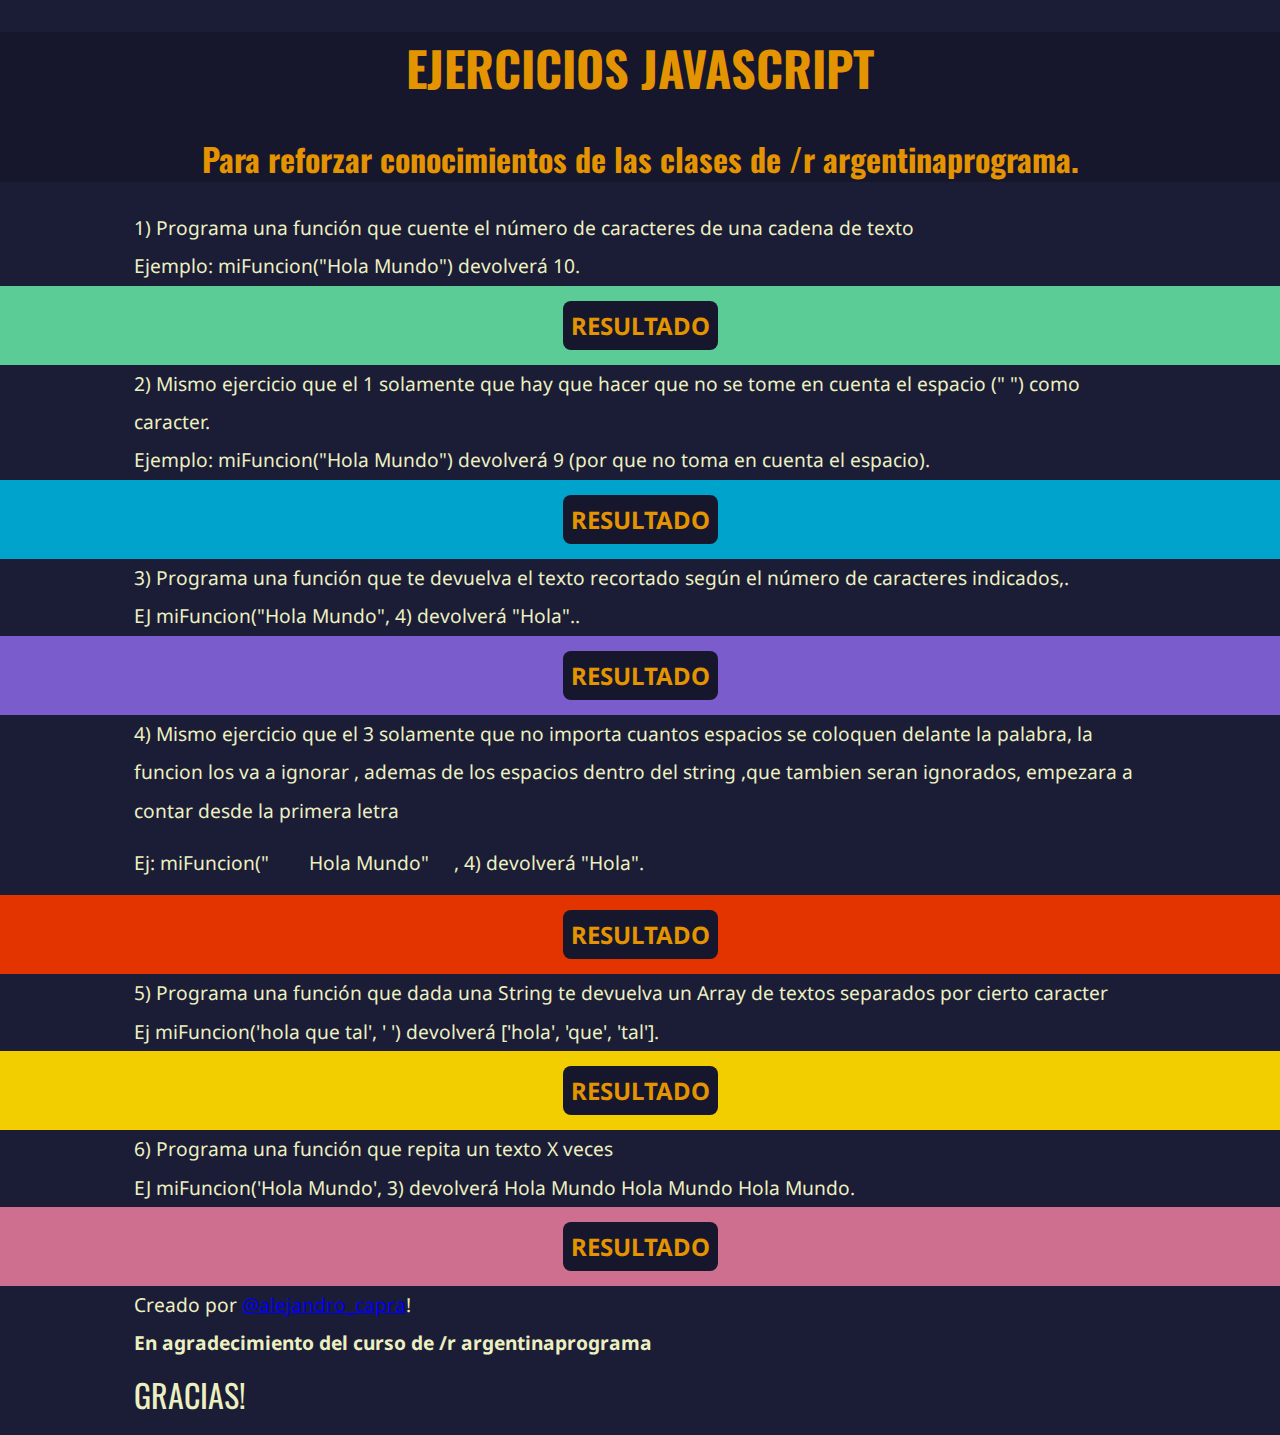
==== index.html @ f20f203d "cambio el nombre al index principal" ====
<!doctype html>
<html lang="es">
<head>
    <meta charset="UTF-8">
    <meta name="viewport"
          content="width=device-width, user-scalable=no, initial-scale=1.0, maximum-scale=1.0, minimum-scale=1.0">
    <meta http-equiv="X-UA-Compatible" content="ie=edge">
    <link rel="stylesheet" href="https://fonts.googleapis.com/css?family=GFS+Didot">
     <link rel="stylesheet" href="https://fonts.googleapis.com/css?family=Source+Sans+Pro:200">
     <link rel="stylesheet" href="style.css">

  
    <title>Mas tarea</title>
</head>
<body>
    <div class="wrap">
        <div class="b-w b-w-1">
          <h1>EJERCICIOS JAVASCRIPT</h1>
          <h2>Para reforzar conocimientos de las clases de /r argentinaprograma.</h2>
        </div>
        <p>1) Programa una función que cuente el número de caracteres de una cadena de texto</p>
        <p>Ejemplo: miFuncion("Hola Mundo") devolverá 10.</p>
        <div class="b-w b-w-2">
            <button class="boton-resultados" id="boton-resultados-1">Resultado</button>
            <pre class="resultados" id="resultado-1">
        function contarCaracteres(string){
        return console.log(string.length)
        }
        contarCaracteres("hola mundo");</pre>
        </div>
        <p>2) Mismo ejercicio que el 1 solamente que hay que hacer que no se tome en cuenta el espacio (" ") como caracter.</p>
        <p>Ejemplo: miFuncion("Hola Mundo") devolverá 9 (por que no toma en cuenta el espacio).</p>

        <div class="b-w b-w-3">
            <button class="boton-resultados" id="boton-resultados-2">Resultado</button>
        <pre class="resultados" id="resultado-2">
        function contarCaracteresSinEspacio(string){
        let contador = 0 ;
        for (i=0; i < string.length;i++){
            if(string[i] != " "){
                contador++;
            }
        }
        return console.log(contador);
        }
        contarCaracteresSinEspacio("hola mundo");</pre>
        </div>
        <p>3) Programa una función que te devuelva el texto recortado según el número de caracteres indicados,</strong>.</p>
        <p>EJ miFuncion("Hola Mundo", 4) devolverá "Hola".</strong>.</p>
        <div class="b-w b-w-4">
            <button class="boton-resultados" id="boton-resultados-3">Resultado</button>
            <pre class="resultados" id="resultado-3">
        function recortarString(string, number){
        let palabraRecortada = string[0];
            for (i=1;i < string.length;i++){
                if (number >= i){
                    palabraRecortada += string[i];
                }
            }
        console.log(palabraRecortada);
        }
        recortarString("hola mundo", 7);
            </pre>
        </div>
        <p>4) Mismo ejercicio que el 3 solamente que no importa cuantos espacios se coloquen delante la palabra, la funcion los va a ignorar , ademas de los espacios dentro del string ,que tambien seran ignorados,
             empezara a contar desde la primera letra </p>
        <pre id="tiene-que-espacios">Ej: miFuncion("        Hola Mundo"     , 4) devolverá "Hola". </pre>
        <div class="b-w b-w-5">
            <button class="boton-resultados" id="boton-resultados-4">Resultado</button>
            <pre class="resultados" id="resultado-4">
        function recortarStringSinEspacios(string, number){
        let i2;
            for(let i=0;i < string.length;i++){
                if (string[i] != " "){
                    i2 = i;
                    break;
                }
            }
        let number2 = number + i2;
        let i3 = i2++
        let palabraRecortada= string[i3]
            for(i2;i2 < string.length;i2++){
                if (number2 >= i2){
                    palabraRecortada += string[i2];
                }
            }    
        console.log(palabraRecortada);
        }
        recortarStringSinEspacios("     hola mundo", 5);
        </pre>
        </div>
        <p>5) Programa una función que dada una String te devuelva un Array de textos separados por cierto caracter</p>
        <p>Ej miFuncion('hola que tal', ' ') devolverá ['hola', 'que', 'tal'].</p>
        <div class="b-w b-w-6">
            <button class="boton-resultados" id="boton-resultados-5">Resultado</button>
            <pre class="resultados" id="resultado-5">
        function stringToArray(string){
        let array =[];
        let palabra= string[0];
            for (let i=1;i < string.length;i++){
                if(string[i] != " "){
                    palabra += string[i];
                }
                if (string[i] === " "){
                    array.push(palabra);
                    i+=1;      
                    palabra=string[i];
                }
            }
        return console.log(array);
        }
        stringToArray("Hola que tal como andas todo bien ");
        </pre>
        </div>
        <p>6) Programa una función que repita un texto X veces</p>
        <p> EJ miFuncion('Hola Mundo', 3) 
             devolverá Hola Mundo Hola Mundo Hola Mundo.</p>
        <div class="b-w b-w-7">
            <button class="boton-resultados" id="boton-resultados-6">Resultado</button>
            <pre class="resultados" id="resultado-6">
        function repiteTextoXVeces(string,veces){
        string = string + " ";
        string= string.repeat(veces);
        console.log(string);
        string = string + " ";
        string= string.trim()
        return console.log(string);
        }
        repiteTextoXVeces("hola mundo",16);
            </pre>
        </div>
        <p>Creado por <a href="https://www.instagram.com/alejandro_capra/">@alejandro_capra</a>! </p> 
        <p><strong>En agradecimiento del curso de /r argentinaprograma </strong></p>
        <p class="h2">GRACIAS!</p>
      </div>
<script type="text/javascript" src="mastarea.js"></script>
</body>
</html>
---- style.css ----
@import url(https://fonts.googleapis.com/css?family=Oswald:400,700);
@import url(https://fonts.googleapis.com/css?family=Droid+Sans:400,700);

* {box-sizing: border-box;}

body {
  font-family: "Droid Sans", sans-serif;
  text-align: center;
  background: #1b1c36	;
}
h1, h2, .h2 {
  font-family: Oswald, sans-serif;
}
#tiene-que-espacios{
    text-align: left;
    font-size: 1.2em;
    color: #ecf0c1	;
    font-family: "Droid Sans", sans-serif;
}
p {
  text-align: left;
  margin: 0px;
  color: #ecf0c1	;
}

h1 {
  font-size: 2em;
}

h2, .h2 {
  font-size: 1.5em;
}
.wrap {
  margin: 0em auto;
}
.resultados{
    color: #16172d	;
    text-align: left;
    color: #16172d;
    font-size: 1.3em;
}
#resultado-1{
    display: none;
}
#resultado-2{
    display: none;
}
#resultado-3{
    display: none;
}
#resultado-4{
    display: none;
}
#resultado-5{
    display: none;
}
#resultado-6{
    display: none;
}
.boton-resultados{
    color: #e39400;
    background: #16172d;
    padding: 8px;
    border-radius: 8px;
    box-shadow: #000000;
    position: relative;
    display: inline-block;
    cursor: pointer;
    outline: none;
    border: 0;
    vertical-align: middle;
    text-decoration: none;
    font-size: 1.5rem;
    font-weight: 700;
    text-transform: uppercase;
    font-family: inherit;
    
}


.b-w-1 {
  background: #16172d			;
  box-shadow: -10rem 0 0 #16172d	, 10rem 0 0 #16172d	;
  color: #e39400	;
}
.b-w-2 {
  background: #5ccc96	;
  box-shadow: -10rem 0 0 #5ccc96	, 10rem 0 0 #5ccc96	;
  padding: 15px;
}
.b-w-3 {
    background: #00a3cc	;
    box-shadow: -10rem 0 0 #00a3cc	, 10rem 0 0 #00a3cc	;
    padding: 15px;

}
.b-w-4 {
    background: #7a5ccc	;
    box-shadow: -10rem 0 0 #7a5ccc	, 10rem 0 0 #7a5ccc	;
    padding: 15px;
  
}
.b-w-5 {
   
    background: #e33400	;
    box-shadow: -10rem 0 0 #e33400	, 10rem 0 0 #e33400	;
    padding: 15px;
  
}
.b-w-6 {
  background: #f2ce00	;
  box-shadow: -10rem 0 0 #f2ce00	, 10rem 0 0 #f2ce00	;
  padding: 15px;
}
.b-w-7 {
    background: #ce6f8f	;
    box-shadow: -10rem 0 0 #ce6f8f	, 10rem 0 0 #ce6f8f	;
    padding: 15px;
  
  }

@media screen and (min-width: 430px) {
  .wrap {
    width: 80%;
  }
p {
  line-height: 2;
  font-size: 1.2em;
}
h1 {
  font-size: 3em;
}

h2, .h2 {
  font-size: 2em;
}
}
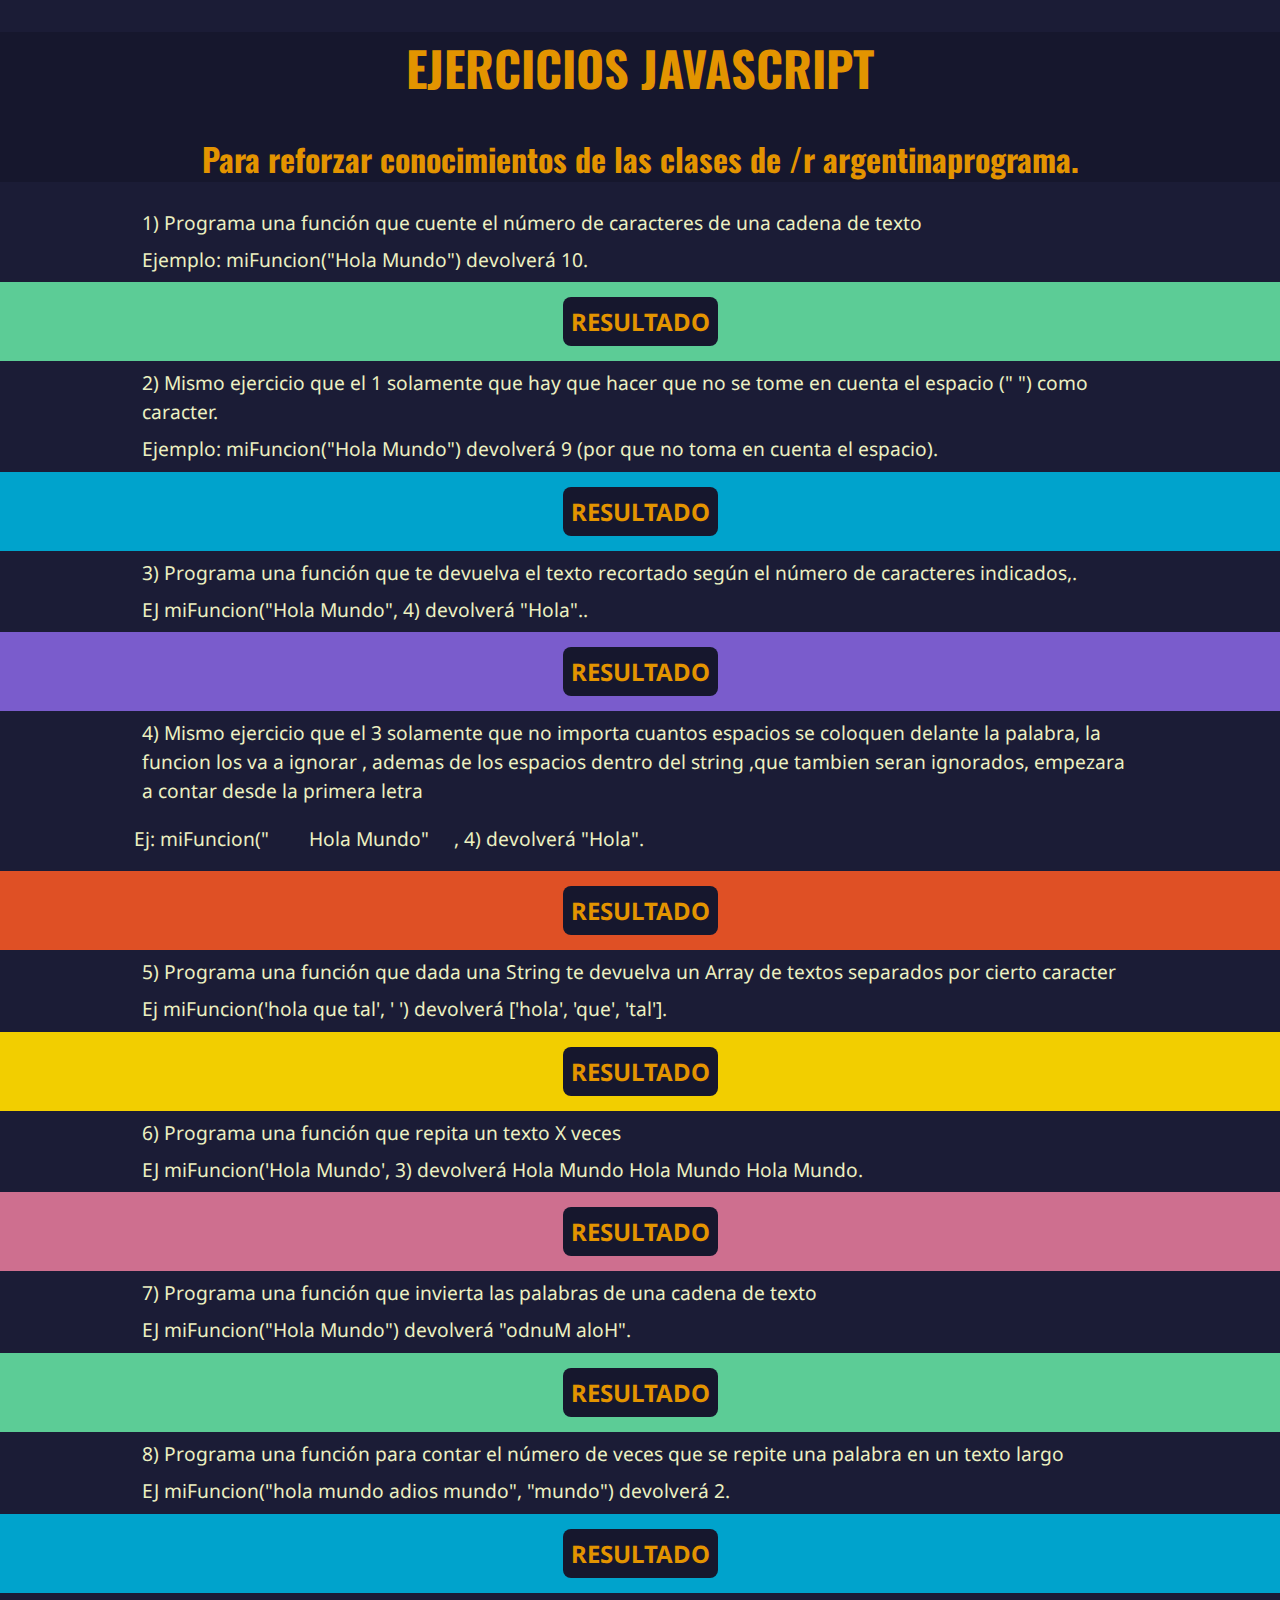
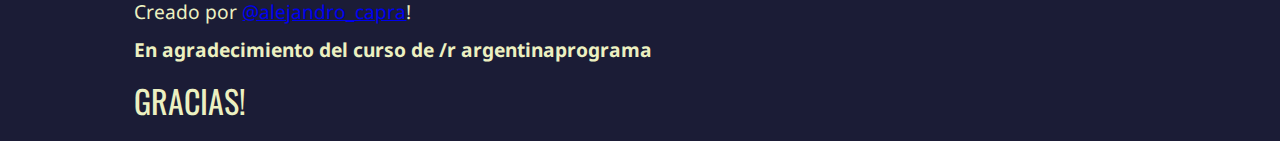
==== commit ef51c486: "agrege el boton para esconder resutlado" ====
--- a/index.html
+++ b/index.html
@@ -18,18 +18,21 @@
           <h1>EJERCICIOS JAVASCRIPT</h1>
           <h2>Para reforzar conocimientos de las clases de /r argentinaprograma.</h2>
         </div>
-        <p>1) Programa una función que cuente el número de caracteres de una cadena de texto</p>
-        <p>Ejemplo: miFuncion("Hola Mundo") devolverá 10.</p>
+        <p class="text-p">1) Programa una función que cuente el número de caracteres de una cadena de texto</p>
+        <p class="text-p">Ejemplo: miFuncion("Hola Mundo") devolverá 10.</p>
         <div class="b-w b-w-2">
             <button class="boton-resultados" id="boton-resultados-1">Resultado</button>
             <pre class="resultados" id="resultado-1">
         function contarCaracteres(string){
-        return console.log(string.length)
+        console.log(string.length);
+        return string.length;
+
         }
         contarCaracteres("hola mundo");</pre>
-        </div>
-        <p>2) Mismo ejercicio que el 1 solamente que hay que hacer que no se tome en cuenta el espacio (" ") como caracter.</p>
-        <p>Ejemplo: miFuncion("Hola Mundo") devolverá 9 (por que no toma en cuenta el espacio).</p>
+        <button class="button-hide" id="button-hide-1">Esconder</button>
+        </div>
+        <p class="text-p">2) Mismo ejercicio que el 1 solamente que hay que hacer que no se tome en cuenta el espacio (" ") como caracter.</p>
+        <p class="text-p">Ejemplo: miFuncion("Hola Mundo") devolverá 9 (por que no toma en cuenta el espacio).</p>
 
         <div class="b-w b-w-3">
             <button class="boton-resultados" id="boton-resultados-2">Resultado</button>
@@ -41,12 +44,15 @@
                 contador++;
             }
         }
-        return console.log(contador);
+        console.log(contador);
+        return contador;
         }
         contarCaracteresSinEspacio("hola mundo");</pre>
-        </div>
-        <p>3) Programa una función que te devuelva el texto recortado según el número de caracteres indicados,</strong>.</p>
-        <p>EJ miFuncion("Hola Mundo", 4) devolverá "Hola".</strong>.</p>
+        <button class="button-hide" id="button-hide-2">Esconder</button>
+
+        </div>
+        <p class="text-p">3) Programa una función que te devuelva el texto recortado según el número de caracteres indicados,</strong>.</p>
+        <p class="text-p">EJ miFuncion("Hola Mundo", 4) devolverá "Hola".</strong>.</p>
         <div class="b-w b-w-4">
             <button class="boton-resultados" id="boton-resultados-3">Resultado</button>
             <pre class="resultados" id="resultado-3">
@@ -58,11 +64,14 @@
                 }
             }
         console.log(palabraRecortada);
+        return palabraRecortada;
         }
         recortarString("hola mundo", 7);
             </pre>
-        </div>
-        <p>4) Mismo ejercicio que el 3 solamente que no importa cuantos espacios se coloquen delante la palabra, la funcion los va a ignorar , ademas de los espacios dentro del string ,que tambien seran ignorados,
+            <button class="button-hide" id="button-hide-3">Esconder</button>
+
+        </div>
+        <p class="text-p">4) Mismo ejercicio que el 3 solamente que no importa cuantos espacios se coloquen delante la palabra, la funcion los va a ignorar , ademas de los espacios dentro del string ,que tambien seran ignorados,
              empezara a contar desde la primera letra </p>
         <pre id="tiene-que-espacios">Ej: miFuncion("        Hola Mundo"     , 4) devolverá "Hola". </pre>
         <div class="b-w b-w-5">
@@ -85,12 +94,15 @@
                 }
             }    
         console.log(palabraRecortada);
+        return palabraRecortada;
         }
         recortarStringSinEspacios("     hola mundo", 5);
         </pre>
-        </div>
-        <p>5) Programa una función que dada una String te devuelva un Array de textos separados por cierto caracter</p>
-        <p>Ej miFuncion('hola que tal', ' ') devolverá ['hola', 'que', 'tal'].</p>
+        <button class="button-hide" id="button-hide-4">Esconder</button>
+
+        </div>
+        <p class="text-p">5) Programa una función que dada una String te devuelva un Array de textos separados por cierto caracter</p>
+        <p class="text-p">Ej miFuncion('hola que tal', ' ') devolverá ['hola', 'que', 'tal'].</p>
         <div class="b-w b-w-6">
             <button class="boton-resultados" id="boton-resultados-5">Resultado</button>
             <pre class="resultados" id="resultado-5">
@@ -107,13 +119,16 @@
                     palabra=string[i];
                 }
             }
-        return console.log(array);
+        console.log(array);
+        return array;
         }
         stringToArray("Hola que tal como andas todo bien ");
         </pre>
-        </div>
-        <p>6) Programa una función que repita un texto X veces</p>
-        <p> EJ miFuncion('Hola Mundo', 3) 
+        <button class="button-hide" id="button-hide-5">Esconder</button>
+
+        </div>
+        <p class="text-p">6) Programa una función que repita un texto X veces</p>
+        <p class="text-p"> EJ miFuncion('Hola Mundo', 3) 
              devolverá Hola Mundo Hola Mundo Hola Mundo.</p>
         <div class="b-w b-w-7">
             <button class="boton-resultados" id="boton-resultados-6">Resultado</button>
@@ -124,10 +139,58 @@
         console.log(string);
         string = string + " ";
         string= string.trim()
-        return console.log(string);
+        console.log(string);
+        return string;
         }
         repiteTextoXVeces("hola mundo",16);
             </pre>
+            <button class="button-hide" id="button-hide-6">Esconder</button>
+
+        </div>
+        <p class="text-p">7) Programa una función que invierta las palabras de una cadena de texto</p>
+        <p class="text-p"> EJ miFuncion("Hola Mundo") devolverá "odnuM aloH".</p>
+        <div class="b-w b-w-8">
+            <button class="boton-resultados" id="boton-resultados-7">Resultado</button>
+            <pre class="resultados" id="resultado-7">
+        function darVueltaPalabra(string){
+        let p = (string.length - 1 );           
+        let ultimaLetra= string[p];     
+            for(let i=(string.length - 2);i>=0;i--){
+                ultimaLetra += string[i];
+            }
+        console.log(ultimaLetra);
+        return ultimaLetra;
+                   
+        }
+        darVueltaPalabra("hola mundo como andan");
+            </pre>
+            <button class="button-hide" id="button-hide-7">Esconder</button>
+
+        </div>
+        <p class="text-p">8) Programa una función para contar el número de veces que se repite una palabra en un texto largo </p>
+        <p class="text-p"> EJ  miFuncion("hola mundo adios mundo", "mundo") devolverá 2.</p>
+        <div class="b-w b-w-9">
+            <button class="boton-resultados" id="boton-resultados-8">Resultado</button>
+            <pre class="resultados" id="resultado-8">
+        function contarPalabrasRepetidas(string,string2){
+        let contador =0;              
+        stringSeparado = string.split(' ');
+        console.log(stringSeparado);
+            for (let i=0;i < stringSeparado.length;i++){
+                console.log(stringSeparado[i]);
+                if (stringSeparado[i] === string2){
+                    contador++;
+                }
+            }
+        let palabra = "La palabra que eligio se repite "+contador+" veces.";
+        console.log(palabra);
+        return palabra;
+                  
+        }
+        contarPalabrasRepetidas("hola mundo adios mundo que bello mundo te amo mundo", "mundo");
+            </pre>
+            <button class="button-hide" id="button-hide-8">Esconder</button>
+
         </div>
         <p>Creado por <a href="https://www.instagram.com/alejandro_capra/">@alejandro_capra</a>! </p> 
         <p><strong>En agradecimiento del curso de /r argentinaprograma </strong></p>
--- a/style.css
+++ b/style.css
@@ -21,6 +21,12 @@
   text-align: left;
   margin: 0px;
   color: #ecf0c1	;
+  
+}
+.text-p{
+  line-height: 1.5;
+  font-size: 1.2em;
+  margin: 8px;
 }
 
 h1 {
@@ -56,6 +62,12 @@
 }
 #resultado-6{
     display: none;
+}
+#resultado-7{
+  display: none;
+}
+#resultado-8{
+  display: none;
 }
 .boton-resultados{
     color: #e39400;
@@ -74,7 +86,6 @@
     font-weight: 700;
     text-transform: uppercase;
     font-family: inherit;
-    
 }
 
 
@@ -89,23 +100,22 @@
   padding: 15px;
 }
 .b-w-3 {
-    background: #00a3cc	;
-    box-shadow: -10rem 0 0 #00a3cc	, 10rem 0 0 #00a3cc	;
-    padding: 15px;
+  background: #00a3cc	;
+  box-shadow: -10rem 0 0 #00a3cc	, 10rem 0 0 #00a3cc	;
+  padding: 15px;
 
 }
 .b-w-4 {
-    background: #7a5ccc	;
-    box-shadow: -10rem 0 0 #7a5ccc	, 10rem 0 0 #7a5ccc	;
-    padding: 15px;
+  background: #7a5ccc	;
+  box-shadow: -10rem 0 0 #7a5ccc	, 10rem 0 0 #7a5ccc	;
+  padding: 15px;
   
 }
 .b-w-5 {
    
-    background: #e33400	;
-    box-shadow: -10rem 0 0 #e33400	, 10rem 0 0 #e33400	;
-    padding: 15px;
-  
+  background: #df5025	;
+  box-shadow: -10rem 0 0 #df5025	, 10rem 0 0 #df5025	;
+  padding: 15px;
 }
 .b-w-6 {
   background: #f2ce00	;
@@ -113,11 +123,69 @@
   padding: 15px;
 }
 .b-w-7 {
-    background: #ce6f8f	;
-    box-shadow: -10rem 0 0 #ce6f8f	, 10rem 0 0 #ce6f8f	;
-    padding: 15px;
-  
-  }
+  background: #ce6f8f	;
+  box-shadow: -10rem 0 0 #ce6f8f	, 10rem 0 0 #ce6f8f	;
+  padding: 15px;
+}
+.b-w-8 {
+  background: #5ccc96	;
+  box-shadow: -10rem 0 0 #5ccc96	, 10rem 0 0 #5ccc96	;
+  padding: 15px;;
+}
+.b-w-9 {
+  background: #00a3cc	;
+  box-shadow: -10rem 0 0 #00a3cc	, 10rem 0 0 #00a3cc	;
+  padding: 15px;
+}
+
+.button-hide{
+background: #16172d;
+	border-radius:6px;
+	border:1px solid #0a0000;
+	display:inline-block;
+	cursor:pointer;
+	color:#e39400;
+	font-family:Arial;
+	font-size:14px;
+	font-weight:bold;
+	padding:4px 12px;
+}
+.button-hide:hover {
+	background:linear-gradient(to bottom, #dfdfdf 5%, #ededed 100%);
+	background-color:#dfdfdf;
+}
+.button-hide:active {
+	position:relative;
+	top:1px;
+}
+#button-hide-1{
+  display: none;
+}
+#button-hide-2{
+  display: none;
+}
+#button-hide-3{
+  display: none;
+}
+#button-hide-4{
+  display: none;
+}
+#button-hide-5{
+  display: none;
+}
+#button-hide-6{
+  display: none;
+}
+#button-hide-7{
+  display: none;
+}
+#button-hide-8{
+  display: none;
+}
+
+  
+  
+
 
 @media screen and (min-width: 430px) {
   .wrap {
@@ -134,11 +202,4 @@
 h2, .h2 {
   font-size: 2em;
 }
-}
-
-
-  
-  
-
-
-  +}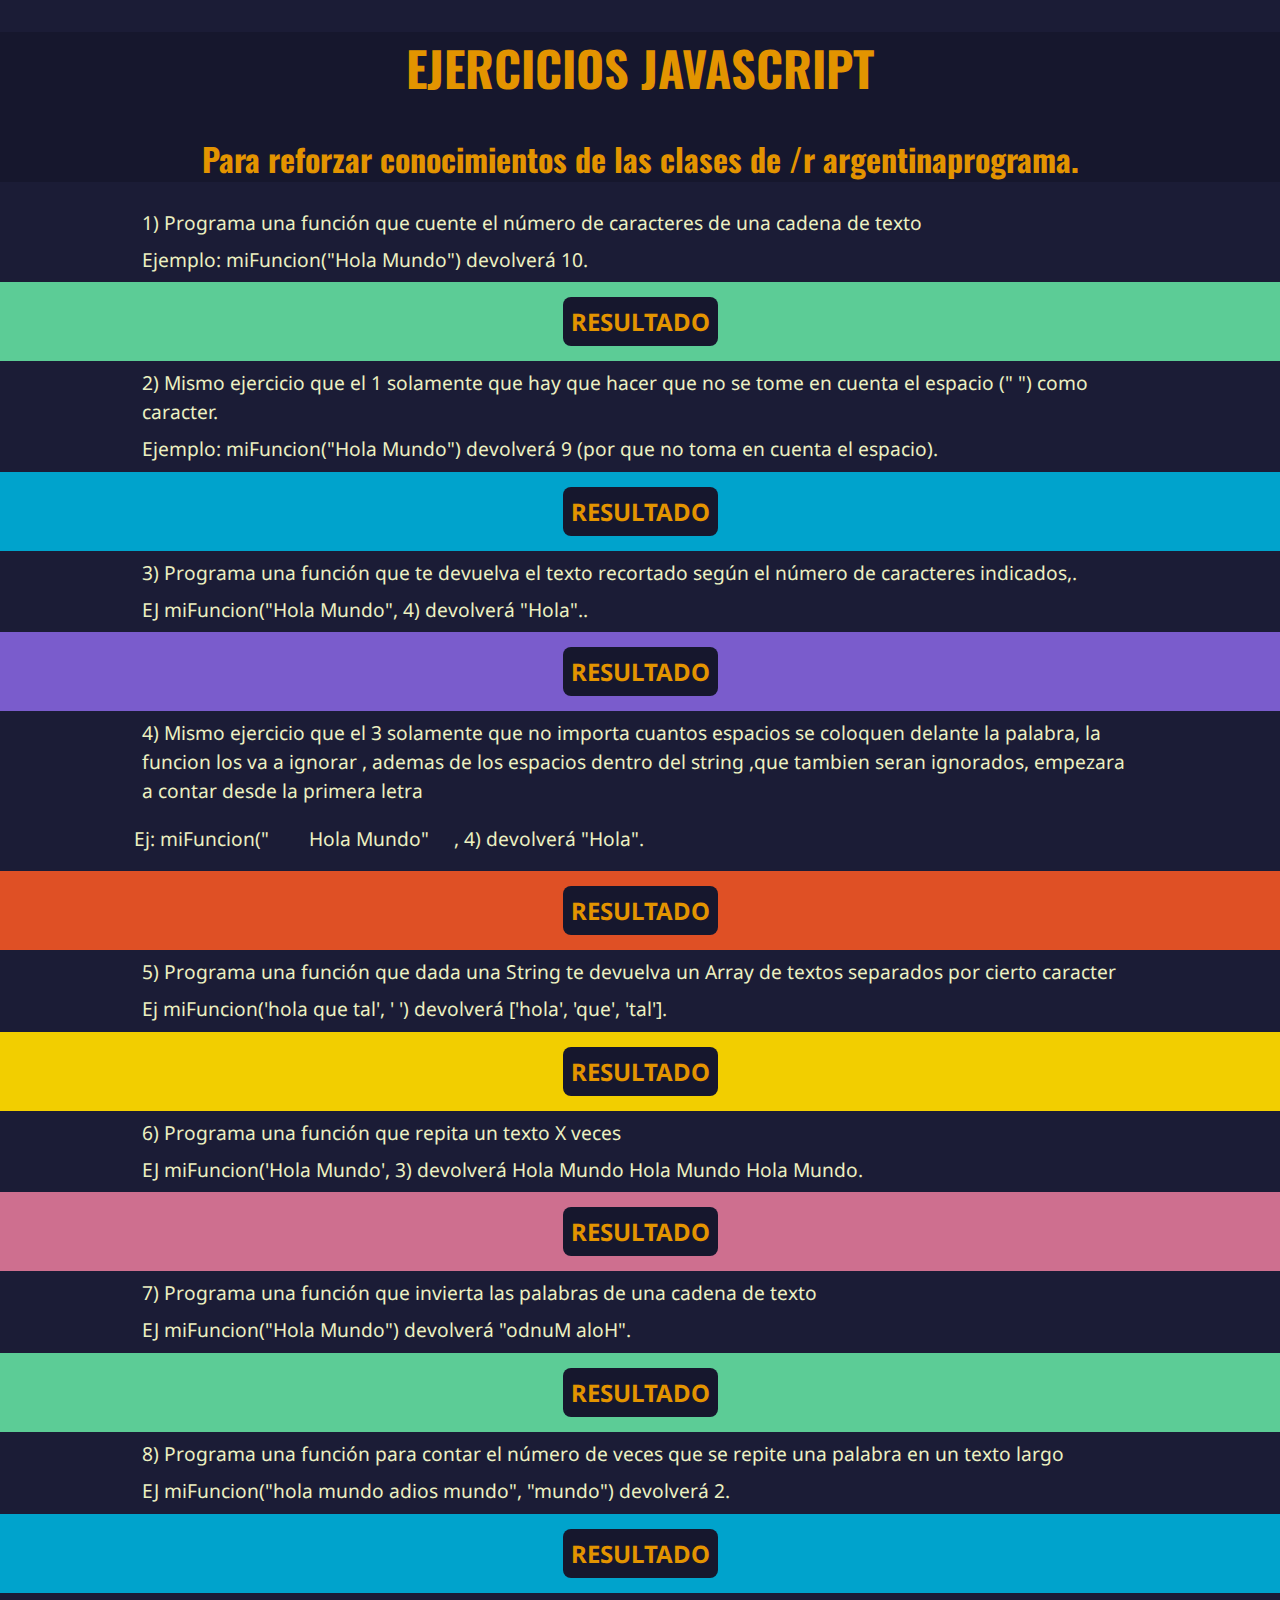
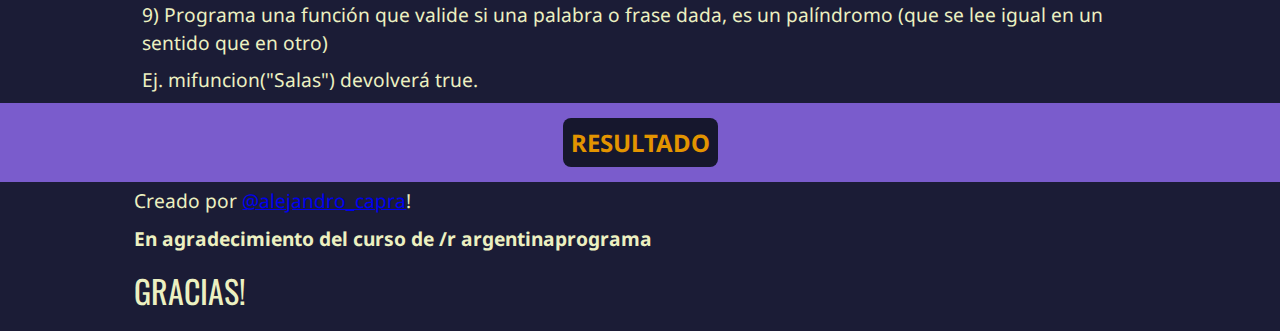
==== commit 6d6138f2: "Agrego act 9" ====
--- a/index.html
+++ b/index.html
@@ -192,10 +192,33 @@
             <button class="button-hide" id="button-hide-8">Esconder</button>
 
         </div>
+        
+        <p class="text-p">9) Programa una función que valide si una palabra o frase dada, es un palíndromo 
+            (que se lee igual en un sentido que en otro) </p>
+        <p class="text-p"> Ej. mifuncion("Salas") devolverá true.</p>
+        <div class="b-w b-w-10">
+            <button class="boton-resultados" id="boton-resultados-9">Resultado</button>
+            <pre class="resultados" id="resultado-9">
+        function validarPalindromo(string){
+        string=string.toLowerCase();
+        let resultado = string.split("").reverse().join("");
+        if (string === resultado){
+            return true;
+        }else{
+        return false;
+         }
+        }
+                
+        validarPalindromo("Menem");
+            </pre>
+            <button class="button-hide" id="button-hide-9">Esconder</button>
+
+        </div>
         <p>Creado por <a href="https://www.instagram.com/alejandro_capra/">@alejandro_capra</a>! </p> 
         <p><strong>En agradecimiento del curso de /r argentinaprograma </strong></p>
         <p class="h2">GRACIAS!</p>
       </div>
 <script type="text/javascript" src="mastarea.js"></script>
 </body>
-</html>+</html>
+
--- a/style.css
+++ b/style.css
@@ -69,6 +69,10 @@
 #resultado-8{
   display: none;
 }
+#resultado-9{
+  display: none;
+}
+
 .boton-resultados{
     color: #e39400;
     background: #16172d;
@@ -109,10 +113,8 @@
   background: #7a5ccc	;
   box-shadow: -10rem 0 0 #7a5ccc	, 10rem 0 0 #7a5ccc	;
   padding: 15px;
-  
-}
-.b-w-5 {
-   
+}
+.b-w-5 {  
   background: #df5025	;
   box-shadow: -10rem 0 0 #df5025	, 10rem 0 0 #df5025	;
   padding: 15px;
@@ -135,6 +137,11 @@
 .b-w-9 {
   background: #00a3cc	;
   box-shadow: -10rem 0 0 #00a3cc	, 10rem 0 0 #00a3cc	;
+  padding: 15px;
+}
+.b-w-10 {
+  background: #7a5ccc	;
+  box-shadow: -10rem 0 0 #7a5ccc	, 10rem 0 0 #7a5ccc	;
   padding: 15px;
 }
 
@@ -182,7 +189,9 @@
 #button-hide-8{
   display: none;
 }
-
+#button-hide-9{
+  display: none;
+}
   
   
 
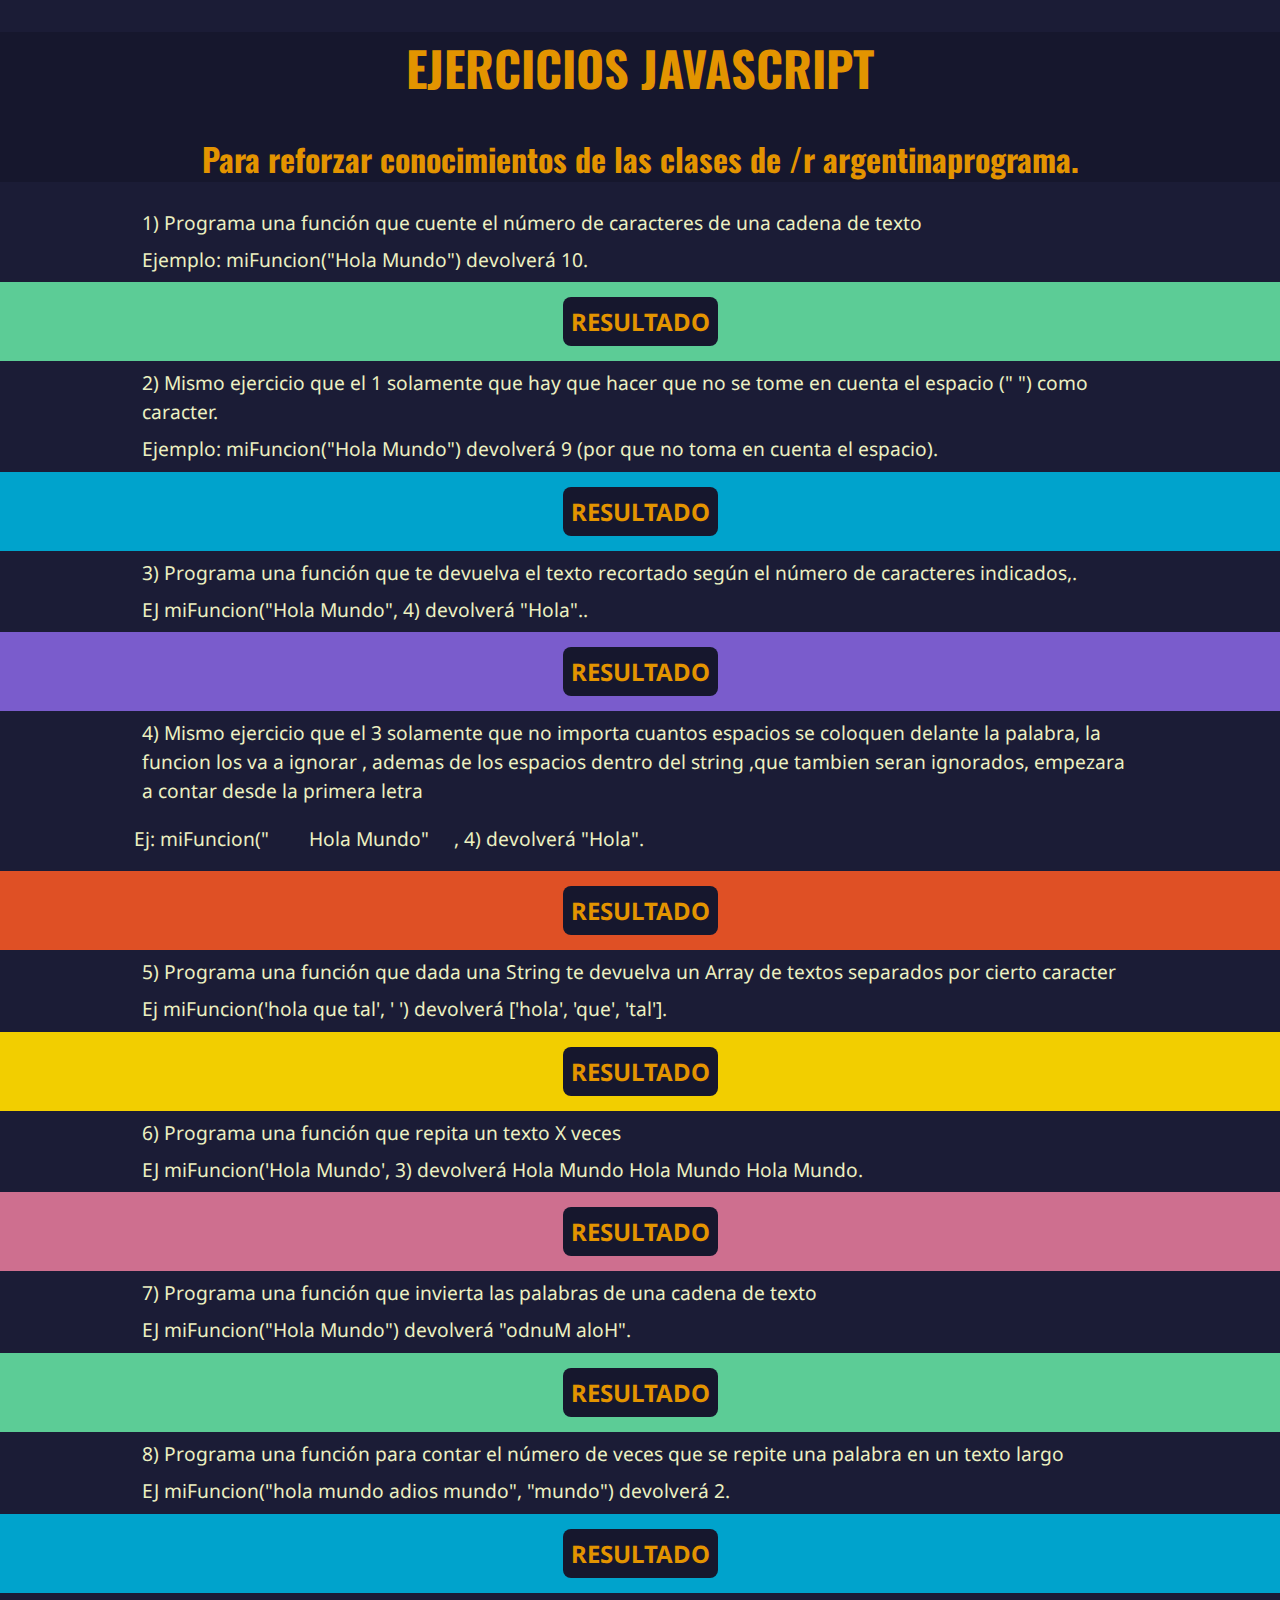
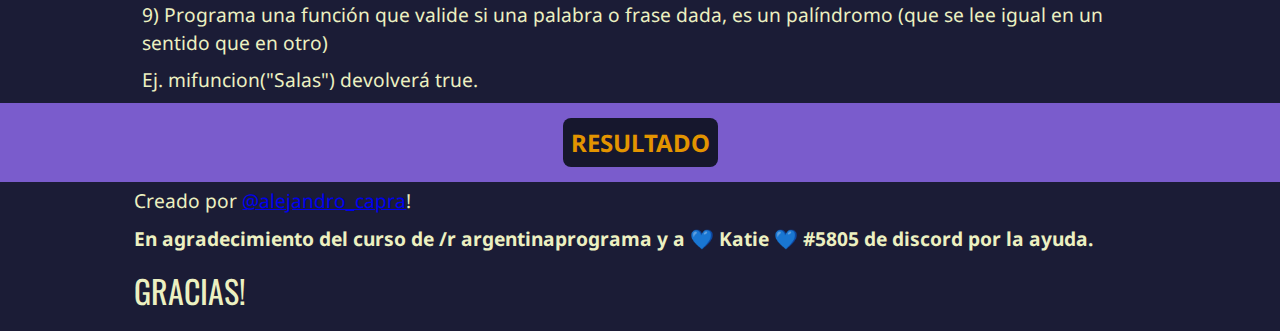
==== commit c2876708: "agrego la ayuda" ====
--- a/index.html
+++ b/index.html
@@ -215,7 +215,7 @@
 
         </div>
         <p>Creado por <a href="https://www.instagram.com/alejandro_capra/">@alejandro_capra</a>! </p> 
-        <p><strong>En agradecimiento del curso de /r argentinaprograma </strong></p>
+        <p><strong>En agradecimiento del curso de /r argentinaprograma y a  💙 Katie 💙 #5805 de discord por la ayuda.</strong></p>
         <p class="h2">GRACIAS!</p>
       </div>
 <script type="text/javascript" src="mastarea.js"></script>
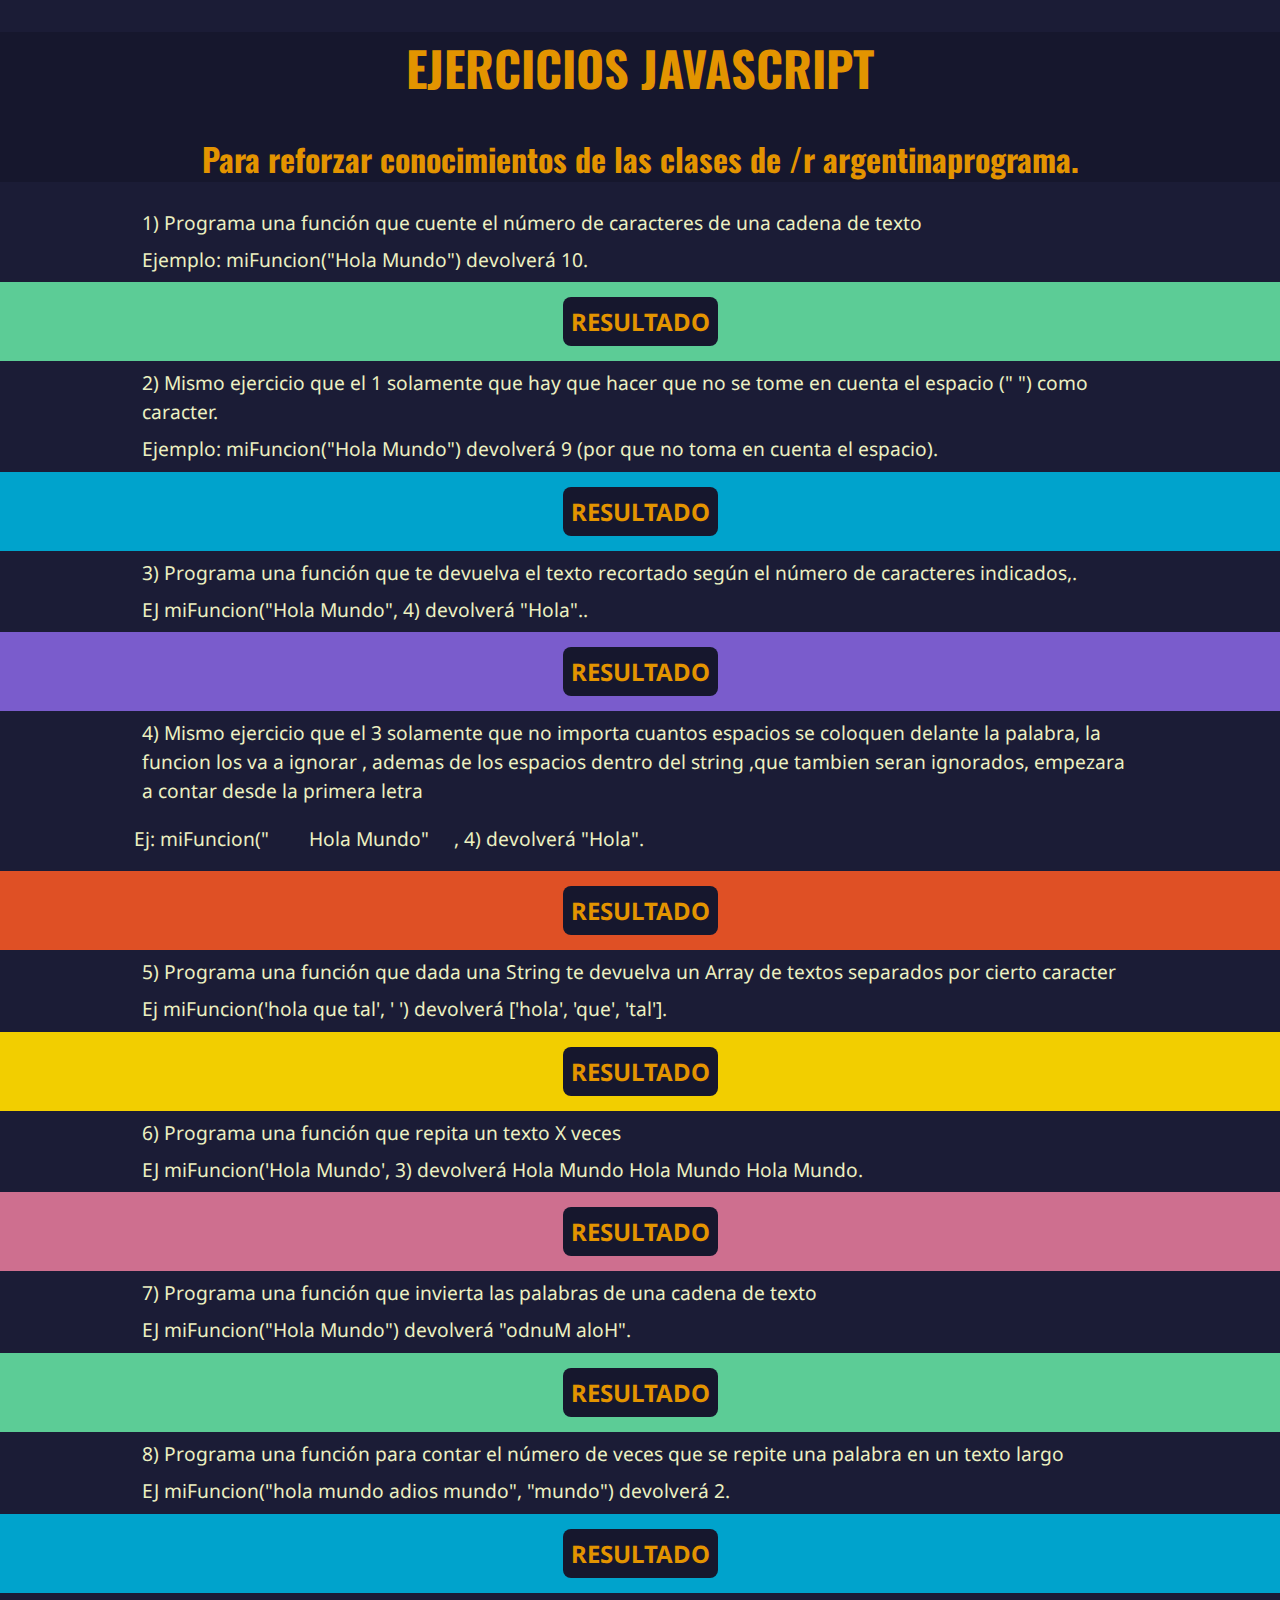
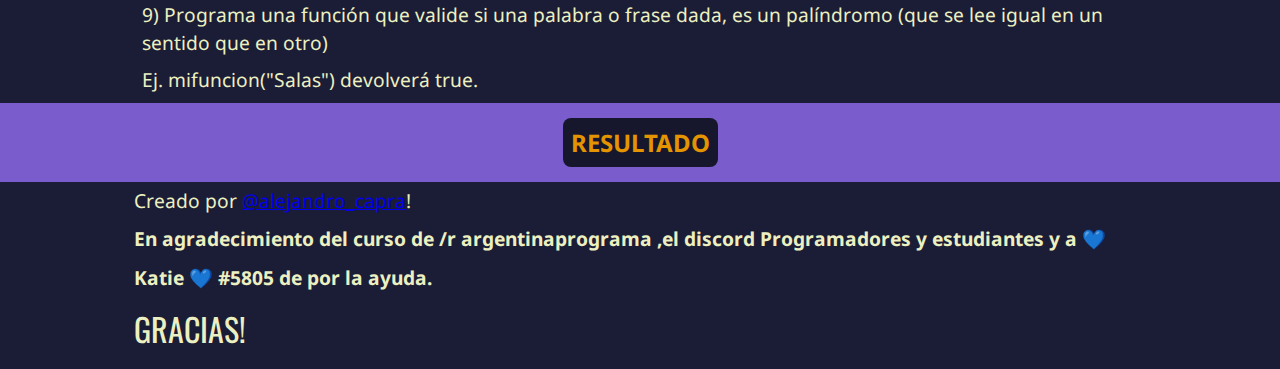
==== commit 80534657: "arreglo saludo" ====
--- a/index.html
+++ b/index.html
@@ -215,7 +215,7 @@
 
         </div>
         <p>Creado por <a href="https://www.instagram.com/alejandro_capra/">@alejandro_capra</a>! </p> 
-        <p><strong>En agradecimiento del curso de /r argentinaprograma y a  💙 Katie 💙 #5805 de discord por la ayuda.</strong></p>
+        <p><strong>En agradecimiento del curso de /r argentinaprograma ,el discord Programadores y estudiantes y a  💙 Katie 💙 #5805 de por la ayuda.</strong></p>
         <p class="h2">GRACIAS!</p>
       </div>
 <script type="text/javascript" src="mastarea.js"></script>
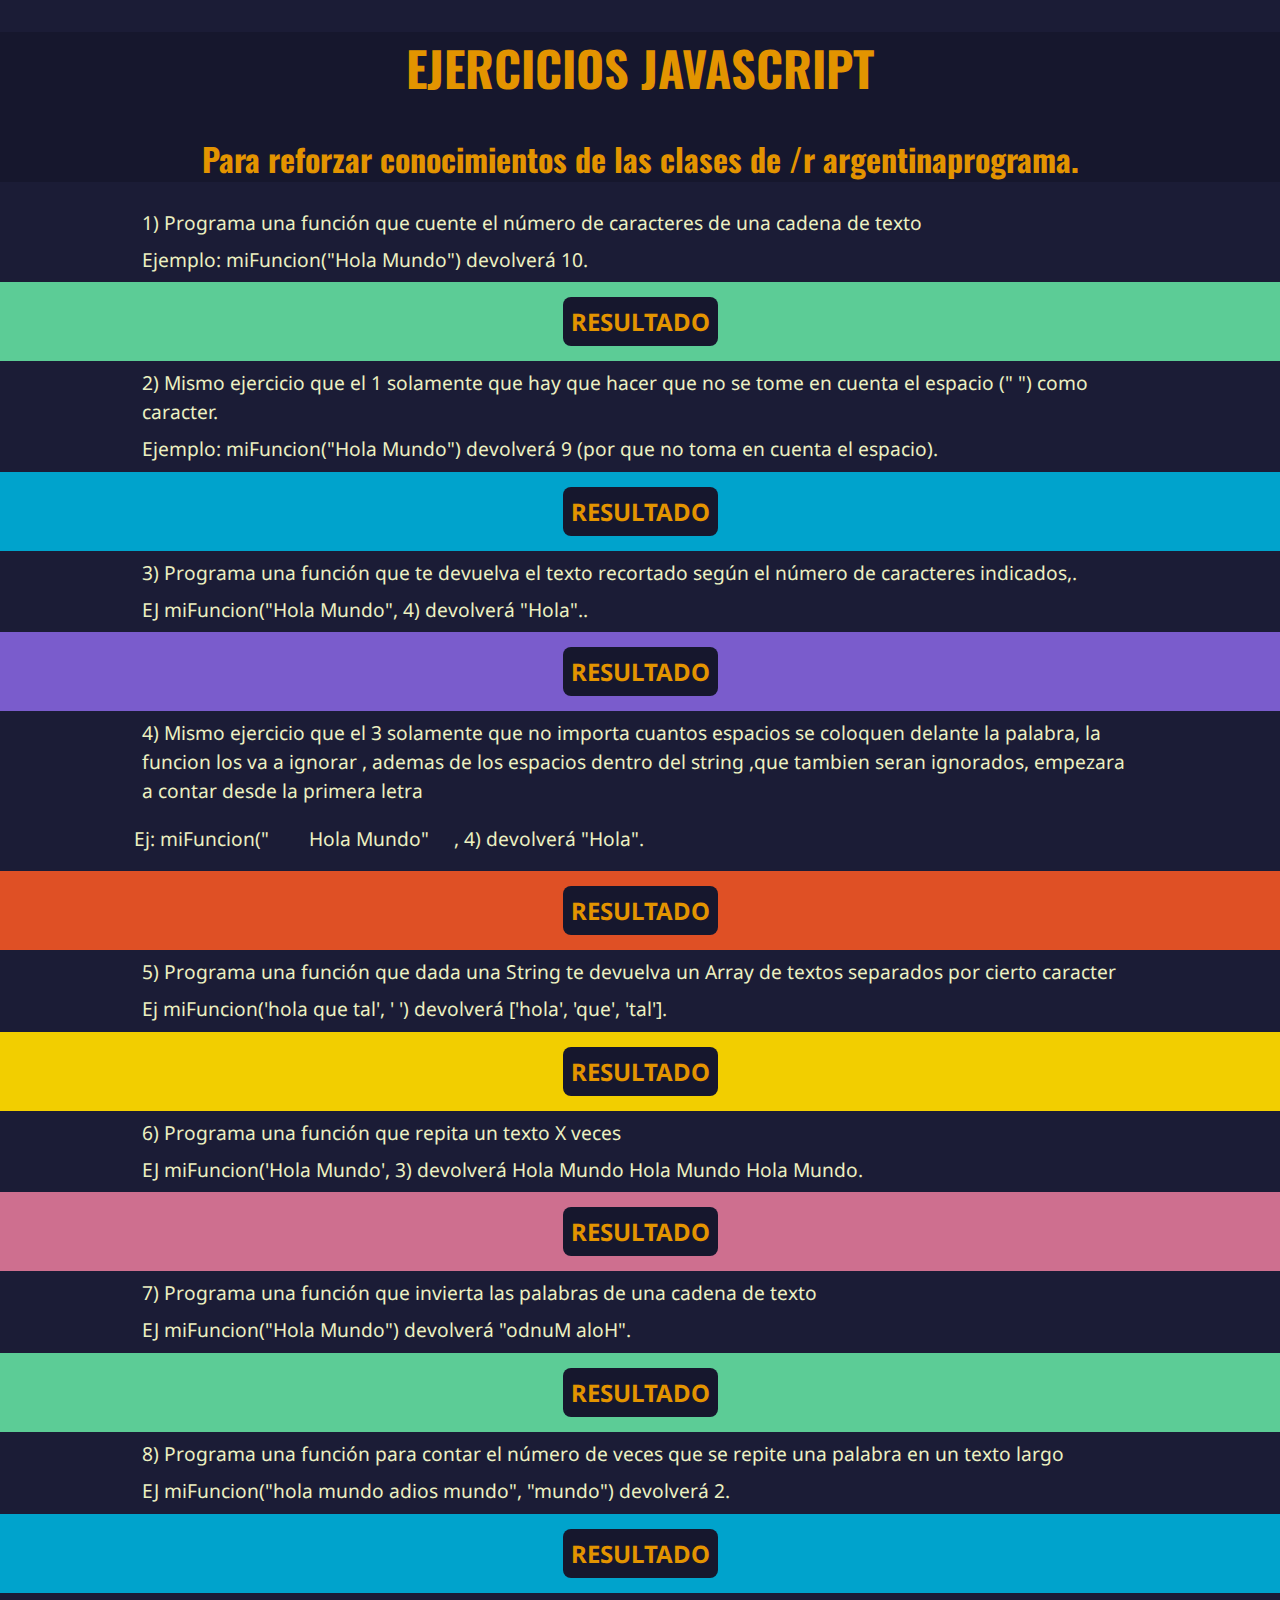
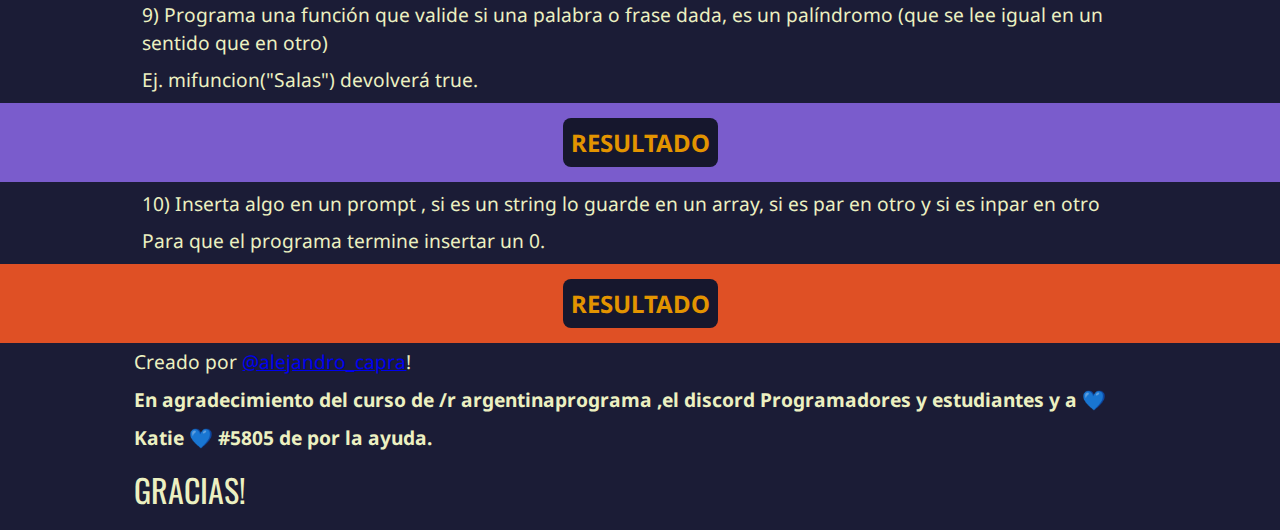
==== commit 69774607: "agrego ejercicio 10" ====
--- a/index.html
+++ b/index.html
@@ -214,6 +214,41 @@
             <button class="button-hide" id="button-hide-9">Esconder</button>
 
         </div>
+        <p class="text-p">10) Inserta algo en un prompt , si es un string lo guarde en un array, si es par en otro y si es inpar en otro
+        <p class="text-p">Para que el programa termine insertar un 0.</p>
+        <div class="b-w b-w-11">
+            <button class="boton-resultados" id="boton-resultados-10">Resultado</button>
+            <pre class="resultados" id="resultado-10">
+        let userInput;
+        let string = [];
+        let pares = [];
+        let inpares = [];
+        alert("presiona 0 para salir");
+        while(userInput != 0 ){
+            userInput = prompt("Ingresa algo");
+            if (isNaN(userInput)===false){
+                if(Number(userInput) === 0){
+                    alert("FIN");
+                    break;
+                }else if (Number(userInput % 2=== 0)){
+                    pares.push(userInput);
+                }else{
+                    inpares.push(userInput);
+                }
+            }else{
+                string.push(userInput);
+            }
+        console.log("string");
+        console.log(string);
+        console.log("pares");
+        console.log(pares);
+        console.log("inpares");
+        console.log(inpares);
+        }
+            </pre>
+            <button class="button-hide" id="button-hide-10">Esconder</button>
+
+        </div>
         <p>Creado por <a href="https://www.instagram.com/alejandro_capra/">@alejandro_capra</a>! </p> 
         <p><strong>En agradecimiento del curso de /r argentinaprograma ,el discord Programadores y estudiantes y a  💙 Katie 💙 #5805 de por la ayuda.</strong></p>
         <p class="h2">GRACIAS!</p>
--- a/style.css
+++ b/style.css
@@ -70,6 +70,8 @@
   display: none;
 }
 #resultado-9{
+  display: none;
+}#resultado-10{
   display: none;
 }
 
@@ -144,6 +146,11 @@
   box-shadow: -10rem 0 0 #7a5ccc	, 10rem 0 0 #7a5ccc	;
   padding: 15px;
 }
+.b-w-11{  
+  background: #df5025	;
+  box-shadow: -10rem 0 0 #df5025	, 10rem 0 0 #df5025	;
+  padding: 15px;
+}
 
 .button-hide{
 background: #16172d;
@@ -192,6 +199,9 @@
 #button-hide-9{
   display: none;
 }
+#button-hide-10{
+  display: none;
+}
   
   
 
